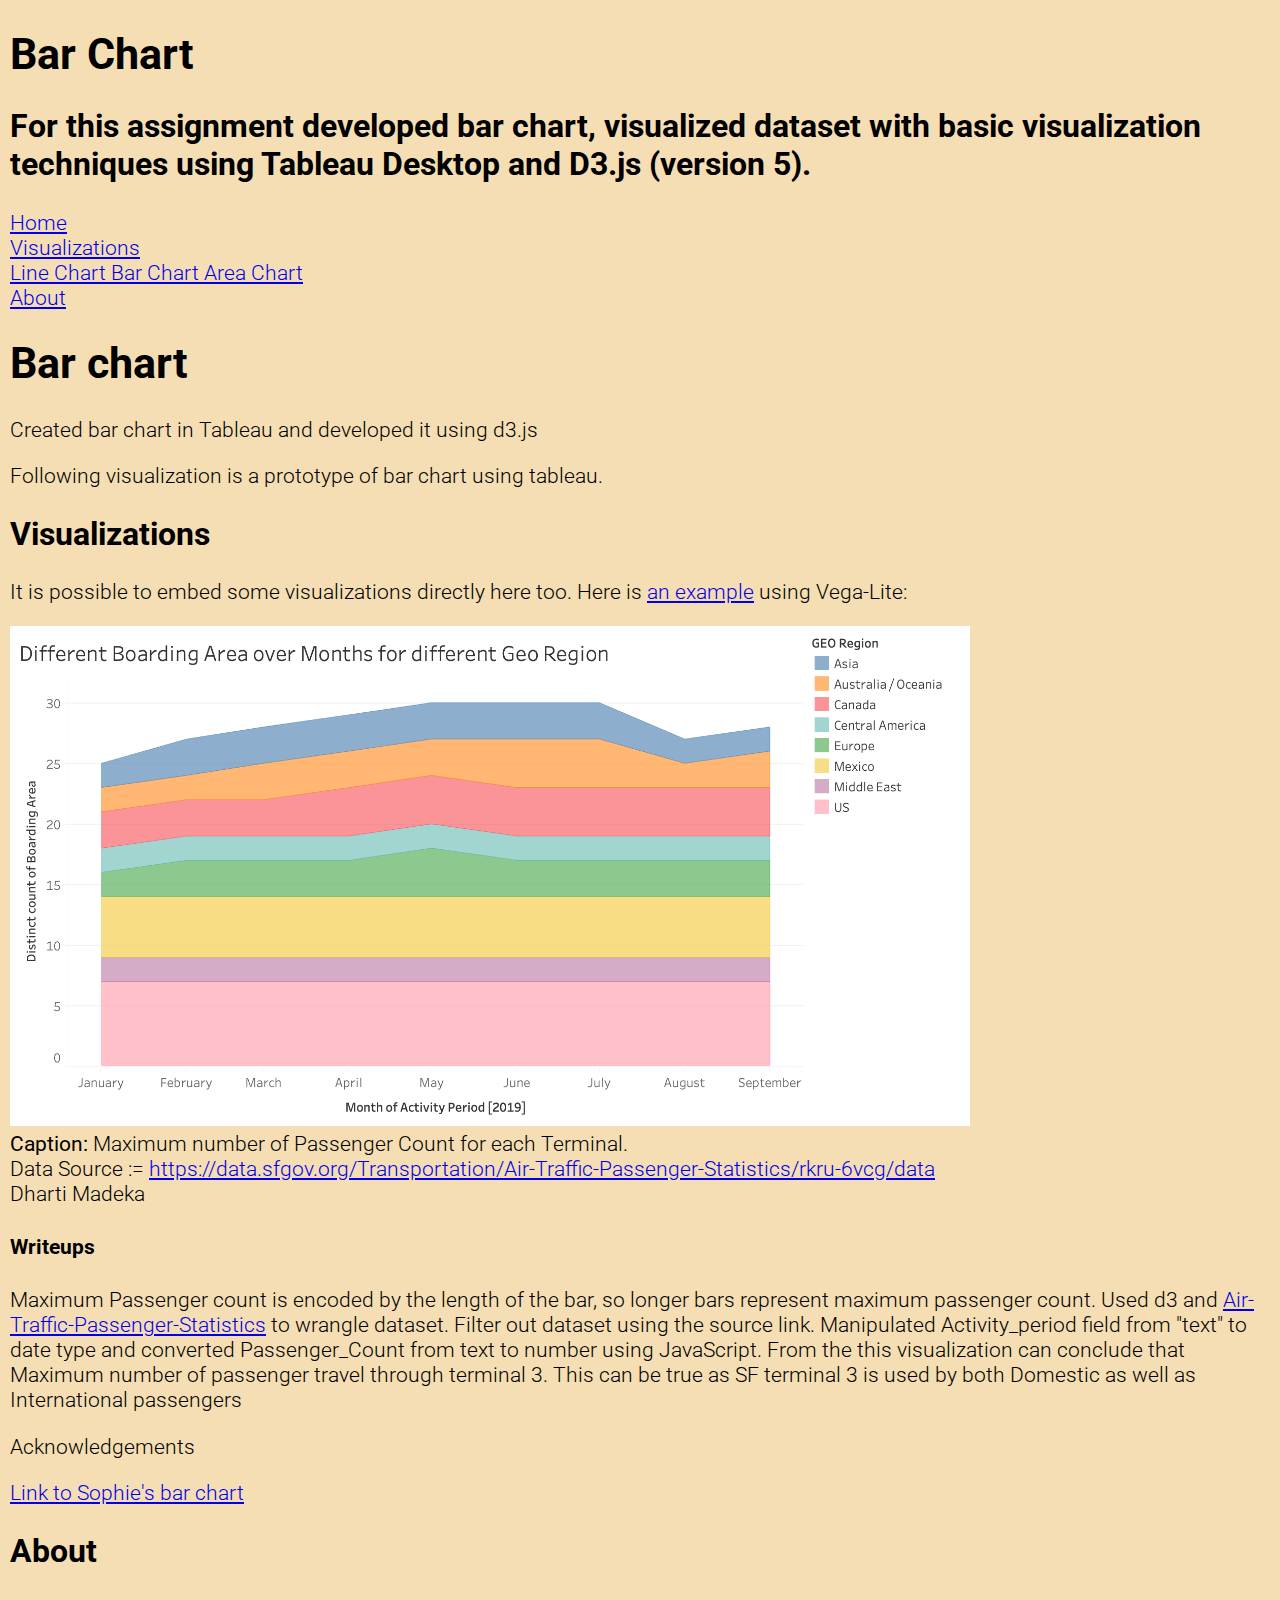
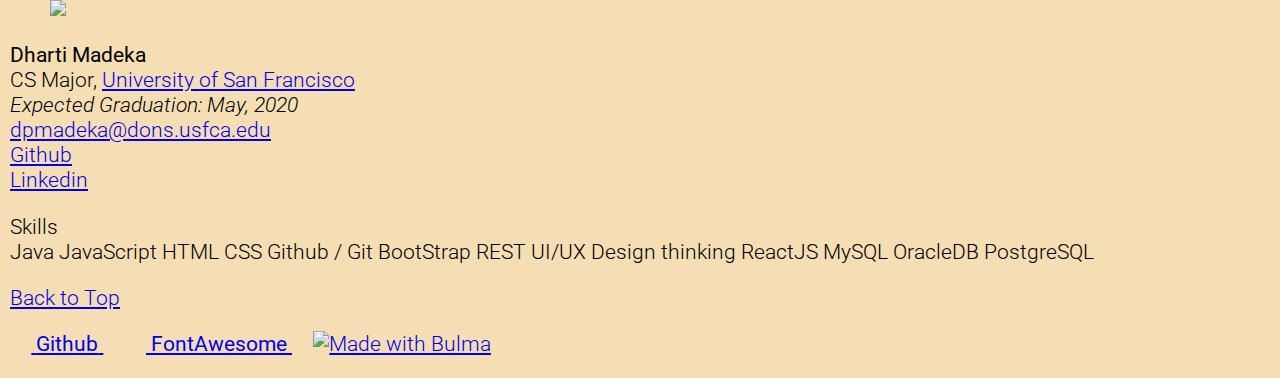
==== areachart.html @ 16994a67 "created areachart in tableau" ====
<!DOCTYPE html>
<html>
  <head>
    <meta charset="utf-8">
    <meta name="viewport" content="width=device-width, initial-scale=1">

    <!-- TODO: Change title -->
    <title>Homework 1 Template</title>

    <!-- Load Bulma from CDN (consider saving it to repository instead) -->
    <!-- https://bulma.io/ -->
    <link rel="stylesheet" href="https://cdn.jsdelivr.net/npm/bulma@0.8.0/css/bulma.min.css">
    <link rel="stylesheet" href="style.css">
    <!-- Load Font Awesome 5 (free) icons -->
    <script defer src="https://use.fontawesome.com/releases/v5.3.1/js/all.js"></script>
    <!-- this allows us to use the non-standard Roboto web font -->
    <link href="https://fonts.googleapis.com/css?family=Roboto:300,300italic" rel="stylesheet" type="text/css">
    <!-- include d3.js v5 -->
    <script src="https://d3js.org/d3.v5.min.js"></script>

    <!-- include d3.js modules -->
    <script src="https://d3js.org/d3-array.v2.min.js"></script>
    <script src="chart.js"></script>
    <script src="countData.js" charset="utf-8"></script>
  </head>

  <body>

  <!-- Page header -->
  <!-- https://bulma.io/documentation/layout/hero/ -->
  <section class="hero is-primary is-bold">
    <div class="hero-body">
      <div class="container">
        <!-- TODO: Change title -->
        <h1 class="title">Bar Chart </h1>
        <!-- TODO: Change subtitle -->
        <h2 class="subtitle">For this assignment developed bar chart, visualized dataset with basic visualization techniques using Tableau Desktop and D3.js (version 5).
          </h2>
      </div>
    </div>
  </section>
  <!-- End page header -->

  <!-- Page navigation -->
  <!-- https://bulma.io/documentation/components/navbar/ -->
  <nav class="navbar is-light" role="navigation" aria-label="main navigation">
    <div class="container">
      <div class="navbar-brand">
        <!-- TODO: Change link to repository homepage if needed -->
        <!-- TODO: Change which navbar-item is-active if needed -->
        <a class="navbar-item is-active" href="index.html">
          <span class="icon"><i class="fas fa-home"></i></span>
          <span>Home</span>
        </a>

        <a role="button" class="navbar-burger burger" aria-label="menu" aria-expanded="false" data-target="main-menu">
          <span aria-hidden="true"></span>
          <span aria-hidden="true"></span>
          <span aria-hidden="true"></span>
        </a>
      </div>

      <div id="main-menu" class="navbar-menu has-text-weight-medium">
        <!-- Left navbar items -->
        <div class="navbar-start">
          <!-- TODO: Modify or remove dropdown -->
          <div class="navbar-item has-dropdown is-hoverable">
            <a class="navbar-link" href="#visualizations" title="Visualizations">
              Visualizations
            </a>

            <div class="navbar-dropdown">
              <a class="navbar-item" href="linechart.html">
                <span class="icon"><i class="fas fa-chart-line"></i></span>
                <span>Line Chart</span>
              </a>
              <a class="navbar-item" href="barchart.html">
                <span class="icon"><i class="fas fa-chart-bar"></i></span>
                <span>Bar Chart</span>
              </a>
              <a class="navbar-item" href="areachart.html">
                <span class="icon"><i class="fas fa-chart-bar"></i></span>
                <span>Area Chart</span>
              </a>
            </div>
          </div>
        </div>

        <!-- Right navbar items -->
        <div class="navbar-end">


          <a class="navbar-item" href="#about" title="About">
            <span class="icon"><i class="fas fa-info-circle"></i></span>
            <span>About</span>
          </a>
        </div>
      </div>
    </div>
  </nav>
  <!-- End page navigation -->

  <section class="section">
    <div class="container">
      <!-- Begin page content -->
      <div class="content">
        <h1 class="title">
          <!-- TODO: Change page title -->
          Bar chart
        </h1>
        <p class="subtitle">
          <!-- TODO: Change page subtitle -->
          Created bar chart in Tableau and developed it using d3.js
        </p>

        <p>Following visualization is a prototype of bar chart using tableau.</p>

        <p></p>

  <!-- </head>
  <body>
    <svg class="barchart"> </svg>
    <script type="text/javascript">
      // creating a global variable to hold our axis and scales
        let chart = {};
    </script> -->
    <h2 id="visualizations">Visualizations</h2>

    <!-- https://github.com/vega/vega-embed#basic-example -->
    <p>It is possible to embed some visualizations directly here too. Here is <a href="https://github.com/vega/vega-embed#basic-example">an example</a> using Vega-Lite:</p>

    <script src="https://cdn.jsdelivr.net/npm/vega@5.9.0"></script>
    <script src="https://cdn.jsdelivr.net/npm/vega-lite@4.0.2"></script>
    <script src="https://cdn.jsdelivr.net/npm/vega-embed@6.2.1"></script>

    <div id="vis">
      <img src="areachartTableau.png" alt="BarChart Tableau prototype" width="960" height="500"/>
        <div>
          <caption><strong>Caption: </strong> Maximum number of Passenger Count for each Terminal. <br/>
            Data Source := <a href="https://data.sfgov.org/Transportation/Air-Traffic-Passenger-Statistics/rkru-6vcg/data">
            https://data.sfgov.org/Transportation/Air-Traffic-Passenger-Statistics/rkru-6vcg/data</a>
            <br/>
            Dharti Madeka
          </caption>
        </div>
      </svg>
      <script type="text/javascript">
        // creating a global variable to hold our axis and scales
          let chart = {};
      </script>
    </div>

    <h4></h4>

    <h4>Writeups</h4>

    <p>Maximum Passenger count is encoded by the length of the bar, so longer bars represent maximum passenger count.
      Used d3 and <a href="https://data.sfgov.org/Transportation/Air-Traffic-Passenger-Statistics/rkru-6vcg/data">
      Air-Traffic-Passenger-Statistics</a> to wrangle dataset. Filter out dataset using the source link. Manipulated Activity_period field from "text" to date type and
      converted Passenger_Count from text to number using JavaScript.

      From the this visualization can conclude that Maximum number of passenger travel through terminal 3. This can be true as SF terminal 3 is used by both
      Domestic as well as International passengers
    </p>

    <span class="heading">Acknowledgements</span>

    <p>
      <a href="https://gist.github.com/sjengle/01c24c71016a97938beae8c778c15911">Link to Sophie's bar chart</a><br/>
    </p>

    <p class="is-6">
      <em></em>
    </p>

    <h2 id="about">About</h2>

    <!-- Profile box -->
    <!-- https://bulma.io/documentation/layout/media-object/ -->
    <article class="media">
      <!-- TODO: Replace with profile photo -->
      <figure class="media-left">
        <p class="image is-128x128"><img class="is-rounded" src="https://lh3.googleusercontent.com/[base64]w1080-h1350-no"></p>
      </figure>

      <div class="media-content">
        <div class="content">
          <!-- TODO: Replace with contact information -->
          <p>
            <strong>Dharti Madeka</strong><br/>
            CS Major, <a href="https://www.usfca.edu/">University of San Francisco</a><br/>
            <em>Expected Graduation: May, 2020</em><br/>
            <i class="fas fa-envelope"></i> <a href="mailto:dpmadeka@dons.usfca.edu">dpmadeka@dons.usfca.edu</a>
            <br/>
            <i class="fab fa-github-alt"></i> <a href="https://github.com/Dhartim">Github</a>
            <br/>
            <i class="fab fa-linkedin-in"></i> <a href="https://www.linkedin.com/in/dharti-madeka">Linkedin</a>
            <br/>
          </p>

          <!-- TODO: Replace or remove tags -->
          <!-- https://bulma.io/documentation/elements/tag/ -->
          <div class="heading">Skills</div>

          <div class="tags">
            <span class="tag">Java</span>
            <span class="tag">JavaScript</span>
            <span class="tag">HTML</span>
            <span class="tag">CSS</span>
            <span class="tag">Github / Git</span>
            <span class="tag">BootStrap</span>
            <span class="tag">REST</span>
            <span class="tag">UI/UX Design thinking</span>
            <span class="tag">ReactJS</span>
            <span class="tag">MySQL</span>
            <span class="tag">OracleDB</span>
            <span class="tag">PostgreSQL</span>
          </div>
        </div>
      </div>
    </article>
    <!-- End profile box -->

    </div>
  <!-- End page content -->
    </div>
    </section>

    <!-- Page footer -->
    <!-- https://bulma.io/documentation/layout/footer/ -->
    <footer class="footer">
    <div class="content has-text-centered is-size-7">
      <p>
        <a href="#top">
          <span class="fas fa-arrow-up"></span>
          <span class="has-text-weight-medium">Back to Top</span>
        </a>
      </p>

      <p>
        <!-- TODO: Change to link to your Github repository -->
        <a href="https://github.com/usf-cs360-spring2020/template-bulma" class="button is-small" style="padding-left: 1em; padding-right: 1em;">
          <i class="fab fa-github-alt"></i>&nbsp;<strong>Github</strong>
        </a>

        <a href="https://fontawesome.com/" class="button is-small" style="padding-left: 1em; padding-right: 1em;">
          <i class="fab fa-font-awesome"></i>&nbsp;<strong>FontAwesome</strong>
        </a>

        <a href="https://bulma.io" class="button is-small">
          <img src="https://bulma.io/images/made-with-bulma--semiblack.png" alt="Made with Bulma" width="128" height="24">
        </a>
      </p>
    </div>
    </footer>
    <!-- End page footer -->

    <!-- Mobile menu responsiveness -->
    <!-- https://bulma.io/documentation/components/navbar/ -->
    <script>
    document.addEventListener('DOMContentLoaded', () => {
    const $navbarBurgers = Array.prototype.slice.call(document.querySelectorAll('.navbar-burger'), 0);

    if ($navbarBurgers.length > 0) {
      $navbarBurgers.forEach( el => {
        el.addEventListener('click', () => {
          const target = el.dataset.target;
          const $target = document.getElementById(target);
          el.classList.toggle('is-active');
          $target.classList.toggle('is-active');
        });
      });
    }
    });
    </script>
<!-- End mobile menu responsiveness -->
  </body>
</html>
---- style.css ----
body{
  font-family: Roboto;
  font-weight: 300;
  font-size: 16pt;
  background-color: wheat;
  margin: 10px;
  padding: 0px;
}

.barchart{
  width: 950px;
  height: 490px;
  background-color: white;
  border: 1px solid gainsboro;
  border-radius: 10px;
}

/* svg elements are styled differently from html elements */

rect.bar {
  stroke: none;
  fill: #3172bd;
}

#x-axis text,
.text,
#x-axis-label,
#y-axis-label,
#y-axis text {
  font-size: 10pt;
  fill: #888888;
  font-family: Roboto;
  font-weight: 300;
}

text.title {
  font-family: Roboto;
  font-size: 12pt;
}



#x-axis line {
  /* tick marks */
  fill: none;
  stroke: none;
}

#x-axis path,
#y-axis path,
#y-axis line {
  fill: none;

  stroke: #bbbbbb;
  stroke-width: 1px;
}

.grid line {
  stroke: lightgrey;
  stroke-opacity: 0.7;
  shape-rendering: crispEdges;
}
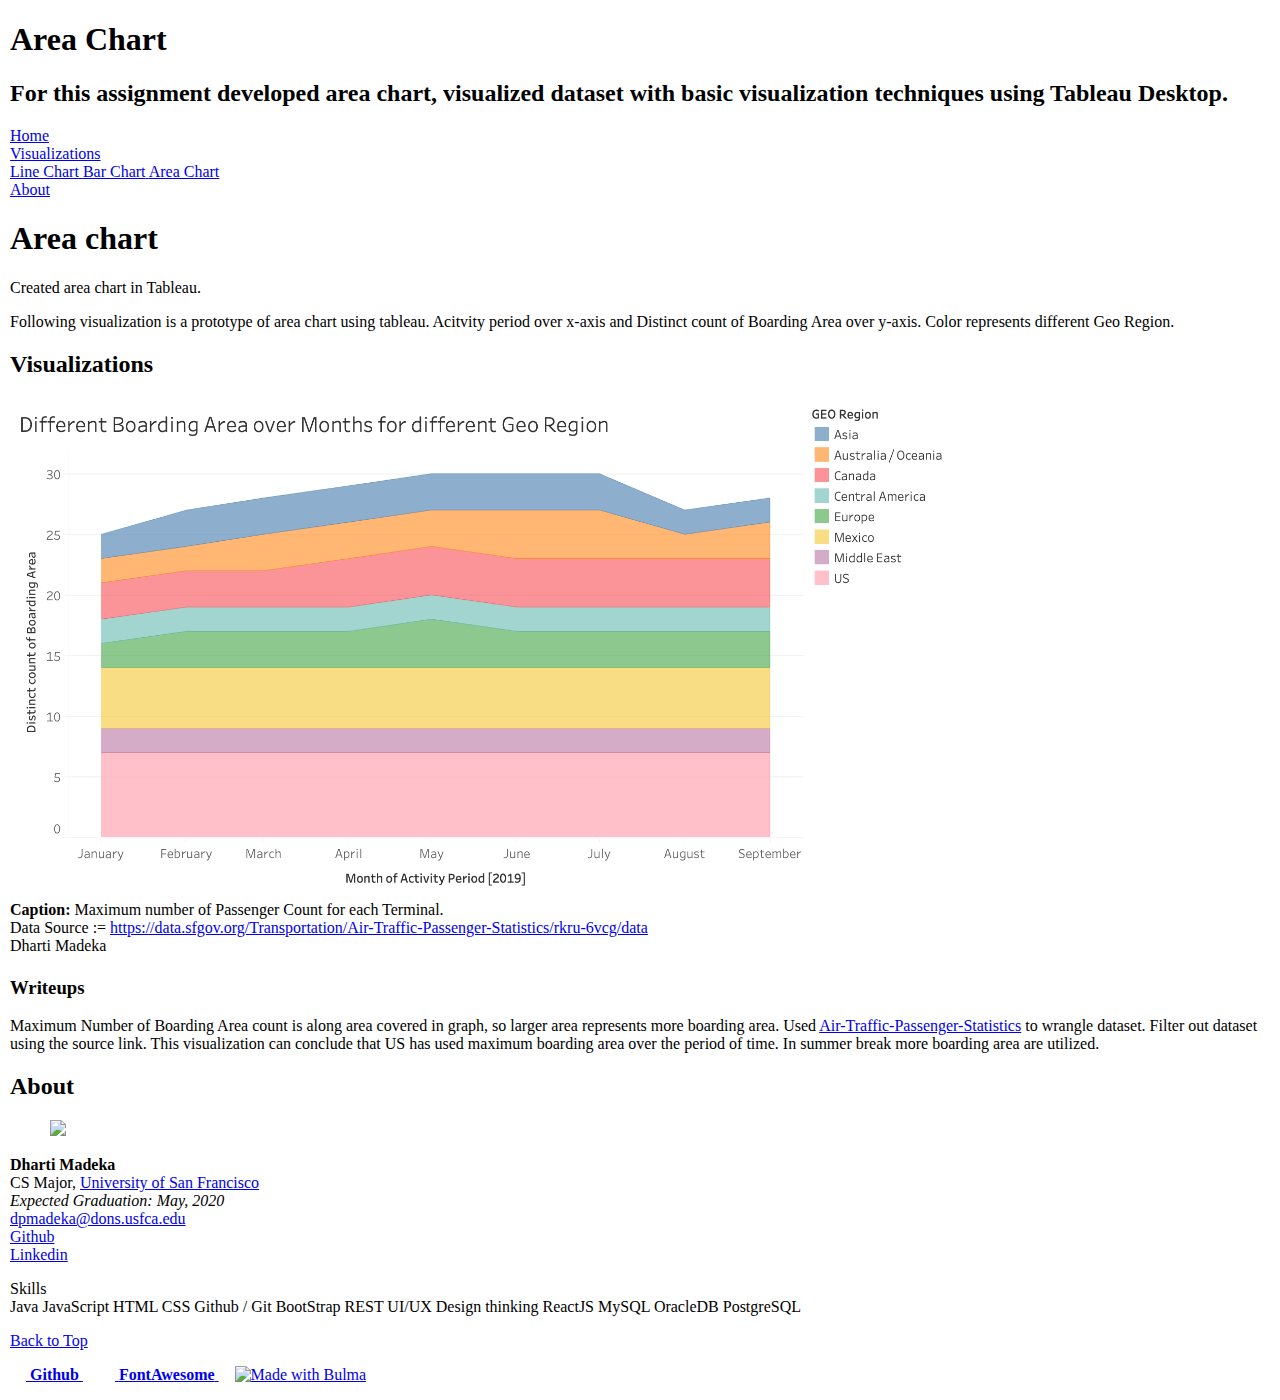
==== commit 9d83657c: "code clean" ====
--- a/areachart.html
+++ b/areachart.html
@@ -5,7 +5,7 @@
     <meta name="viewport" content="width=device-width, initial-scale=1">
 
     <!-- TODO: Change title -->
-    <title>Homework 1 Template</title>
+    <title>Homework 1 Area Chart</title>
 
     <!-- Load Bulma from CDN (consider saving it to repository instead) -->
     <!-- https://bulma.io/ -->
@@ -15,13 +15,6 @@
     <script defer src="https://use.fontawesome.com/releases/v5.3.1/js/all.js"></script>
     <!-- this allows us to use the non-standard Roboto web font -->
     <link href="https://fonts.googleapis.com/css?family=Roboto:300,300italic" rel="stylesheet" type="text/css">
-    <!-- include d3.js v5 -->
-    <script src="https://d3js.org/d3.v5.min.js"></script>
-
-    <!-- include d3.js modules -->
-    <script src="https://d3js.org/d3-array.v2.min.js"></script>
-    <script src="chart.js"></script>
-    <script src="countData.js" charset="utf-8"></script>
   </head>
 
   <body>
@@ -32,9 +25,9 @@
     <div class="hero-body">
       <div class="container">
         <!-- TODO: Change title -->
-        <h1 class="title">Bar Chart </h1>
+        <h1 class="title">Area Chart </h1>
         <!-- TODO: Change subtitle -->
-        <h2 class="subtitle">For this assignment developed bar chart, visualized dataset with basic visualization techniques using Tableau Desktop and D3.js (version 5).
+        <h2 class="subtitle">For this assignment developed area chart, visualized dataset with basic visualization techniques using Tableau Desktop.
           </h2>
       </div>
     </div>
@@ -106,35 +99,21 @@
       <div class="content">
         <h1 class="title">
           <!-- TODO: Change page title -->
-          Bar chart
+          Area chart
         </h1>
         <p class="subtitle">
           <!-- TODO: Change page subtitle -->
-          Created bar chart in Tableau and developed it using d3.js
+          Created area chart in Tableau.
         </p>
 
-        <p>Following visualization is a prototype of bar chart using tableau.</p>
-
+        <p>Following visualization is a prototype of area chart using tableau.
+          Acitvity period over x-axis and Distinct count of Boarding Area over y-axis. Color represents different Geo Region.</p>
         <p></p>
 
-  <!-- </head>
-  <body>
-    <svg class="barchart"> </svg>
-    <script type="text/javascript">
-      // creating a global variable to hold our axis and scales
-        let chart = {};
-    </script> -->
     <h2 id="visualizations">Visualizations</h2>
 
-    <!-- https://github.com/vega/vega-embed#basic-example -->
-    <p>It is possible to embed some visualizations directly here too. Here is <a href="https://github.com/vega/vega-embed#basic-example">an example</a> using Vega-Lite:</p>
-
-    <script src="https://cdn.jsdelivr.net/npm/vega@5.9.0"></script>
-    <script src="https://cdn.jsdelivr.net/npm/vega-lite@4.0.2"></script>
-    <script src="https://cdn.jsdelivr.net/npm/vega-embed@6.2.1"></script>
-
     <div id="vis">
-      <img src="areachartTableau.png" alt="BarChart Tableau prototype" width="960" height="500"/>
+      <img src="/resources/areachartTableau.png" alt="BarChart Tableau prototype" width="960" height="500"/>
         <div>
           <caption><strong>Caption: </strong> Maximum number of Passenger Count for each Terminal. <br/>
             Data Source := <a href="https://data.sfgov.org/Transportation/Air-Traffic-Passenger-Statistics/rkru-6vcg/data">
@@ -152,21 +131,14 @@
 
     <h4></h4>
 
-    <h4>Writeups</h4>
-
-    <p>Maximum Passenger count is encoded by the length of the bar, so longer bars represent maximum passenger count.
-      Used d3 and <a href="https://data.sfgov.org/Transportation/Air-Traffic-Passenger-Statistics/rkru-6vcg/data">
-      Air-Traffic-Passenger-Statistics</a> to wrangle dataset. Filter out dataset using the source link. Manipulated Activity_period field from "text" to date type and
-      converted Passenger_Count from text to number using JavaScript.
-
-      From the this visualization can conclude that Maximum number of passenger travel through terminal 3. This can be true as SF terminal 3 is used by both
-      Domestic as well as International passengers
-    </p>
-
-    <span class="heading">Acknowledgements</span>
-
-    <p>
-      <a href="https://gist.github.com/sjengle/01c24c71016a97938beae8c778c15911">Link to Sophie's bar chart</a><br/>
+    <h3>Writeups</h3>
+
+    <p>Maximum Number of Boarding Area count is along area covered in graph, so larger area represents more boarding area.
+      Used <a href="https://data.sfgov.org/Transportation/Air-Traffic-Passenger-Statistics/rkru-6vcg/data">
+      Air-Traffic-Passenger-Statistics</a> to wrangle dataset. Filter out dataset using the source link.
+
+      This visualization can conclude that US has used maximum boarding area over the period of time. In summer break more boarding area
+      are utilized.
     </p>
 
     <p class="is-6">
@@ -180,7 +152,7 @@
     <article class="media">
       <!-- TODO: Replace with profile photo -->
       <figure class="media-left">
-        <p class="image is-128x128"><img class="is-rounded" src="https://lh3.googleusercontent.com/[base64]w1080-h1350-no"></p>
+        <p class="image is-128x128"><img class="is-rounded" src="profile.jpg" /></p>
       </figure>
 
       <div class="media-content">
--- a/style.css
+++ b/style.css
@@ -1,13 +1,11 @@
 body{
-  font-family: Roboto;
-  font-weight: 300;
-  font-size: 16pt;
-  background-color: wheat;
   margin: 10px;
   padding: 0px;
 }
 
-.barchart{
+.barchart,
+.linechart {
+  font-family: Roboto;
   width: 950px;
   height: 490px;
   background-color: white;
@@ -15,6 +13,17 @@
   border-radius: 10px;
 }
 
+.x-axis-label,
+.y-axis-label
+{
+  font-size: 10pt;
+  fill: #88888;
+  font-weight: bolder;
+}
+
+ .domain {
+  stroke: none;
+}
 /* svg elements are styled differently from html elements */
 
 rect.bar {
@@ -23,40 +32,29 @@
 }
 
 #x-axis text,
-.text,
-#x-axis-label,
-#y-axis-label,
+.text ,
 #y-axis text {
   font-size: 10pt;
-  fill: #888888;
-  font-family: Roboto;
-  font-weight: 300;
+  fill: #88888;
+  font-weight: 200;
 }
 
 text.title {
-  font-family: Roboto;
   font-size: 12pt;
+  font-weight: bold;
 }
 
-
-
-#x-axis line {
-  /* tick marks */
-  fill: none;
-  stroke: none;
-}
 
 #x-axis path,
 #y-axis path,
 #y-axis line {
   fill: none;
+  stroke: lightgrey;
 
-  stroke: #bbbbbb;
-  stroke-width: 1px;
 }
 
 .grid line {
   stroke: lightgrey;
-  stroke-opacity: 0.7;
+  stroke-opacity: 0.3;
   shape-rendering: crispEdges;
 }
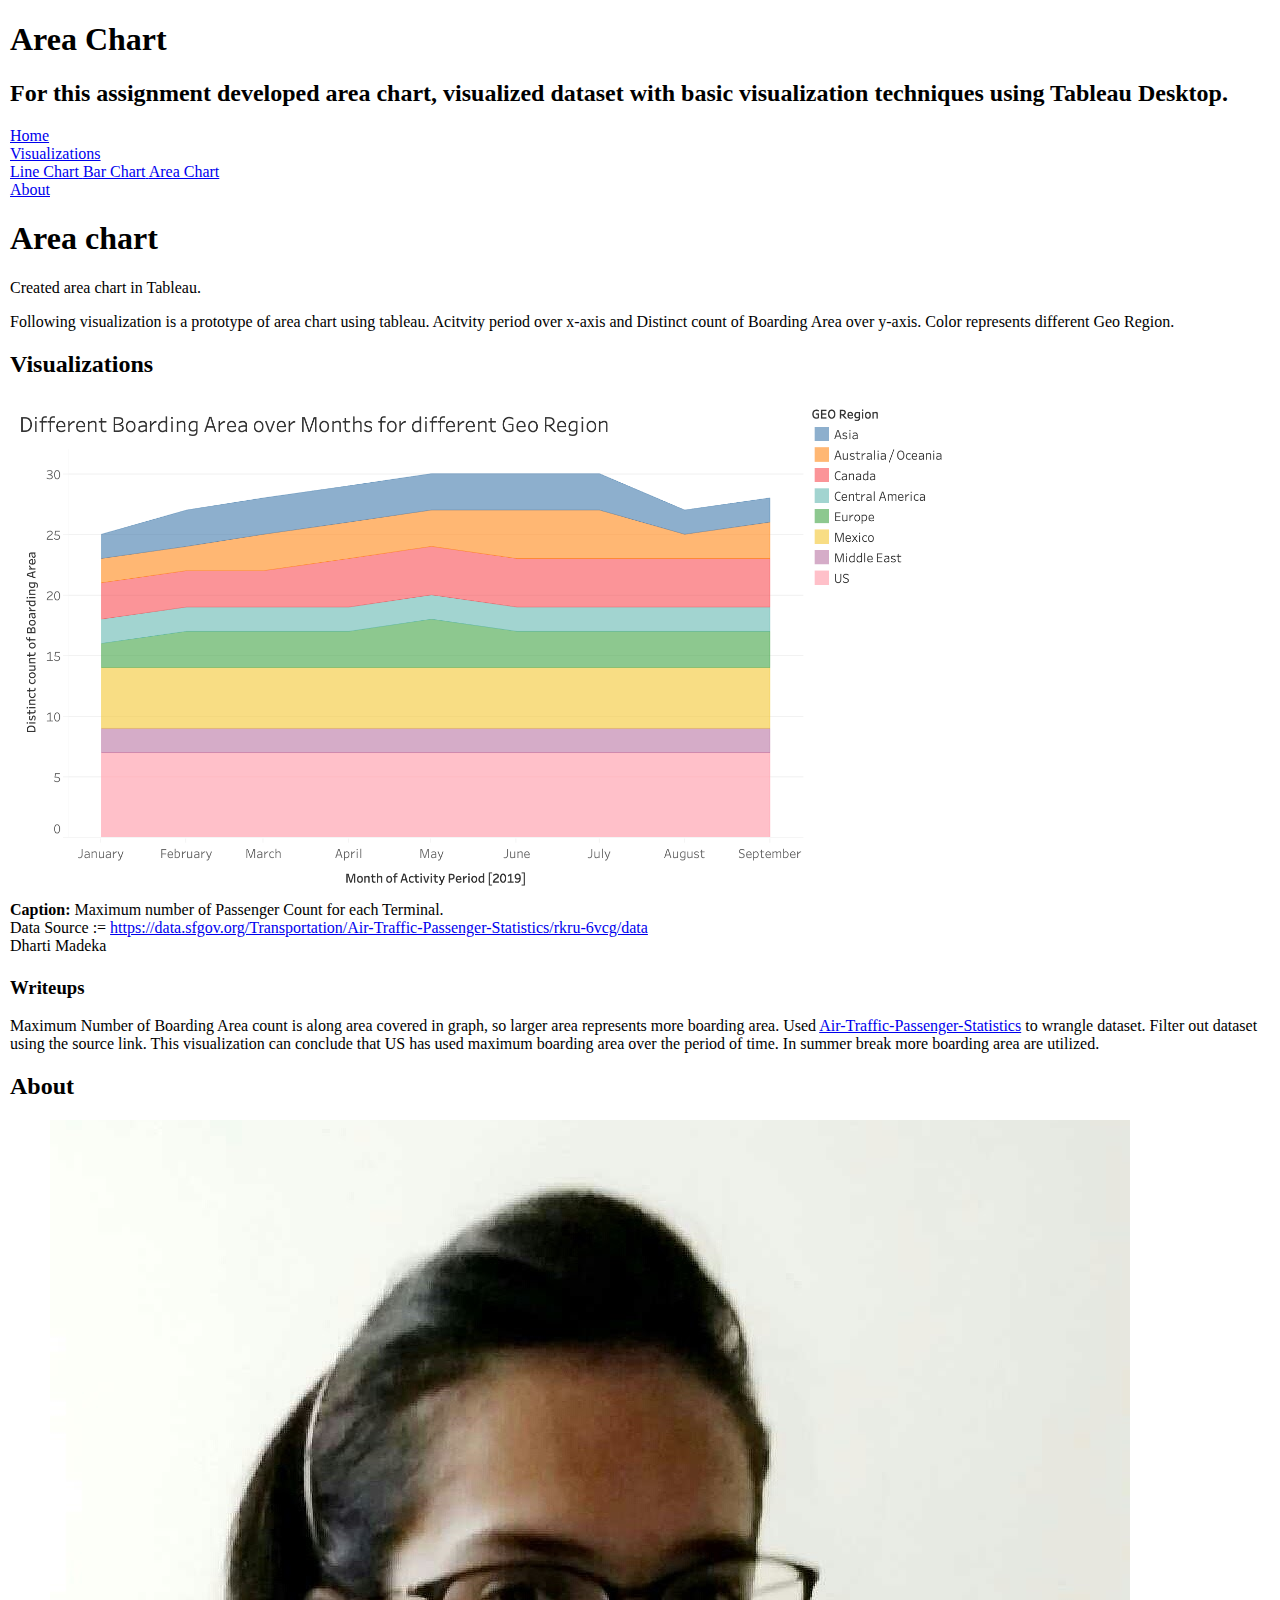
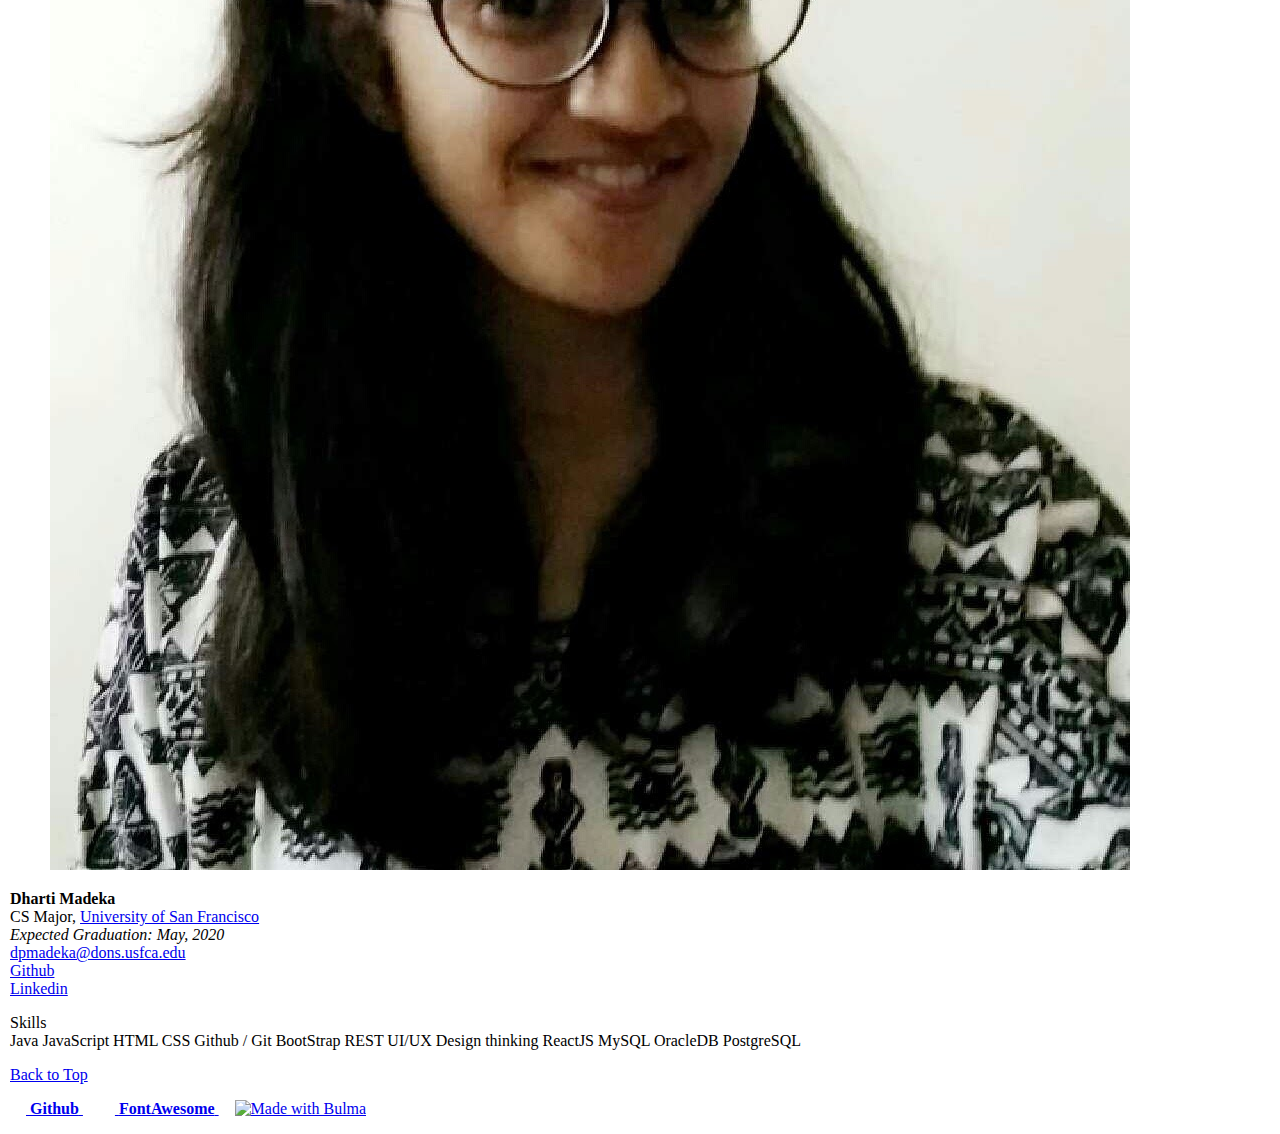
==== commit 60226d92: "pushed img in resource folder" ====
--- a/areachart.html
+++ b/areachart.html
@@ -152,7 +152,7 @@
     <article class="media">
       <!-- TODO: Replace with profile photo -->
       <figure class="media-left">
-        <p class="image is-128x128"><img class="is-rounded" src="profile.jpg" /></p>
+        <p class="image is-128x128"><img class="is-rounded" src="/resources/profile.jpg" /></p>
       </figure>
 
       <div class="media-content">
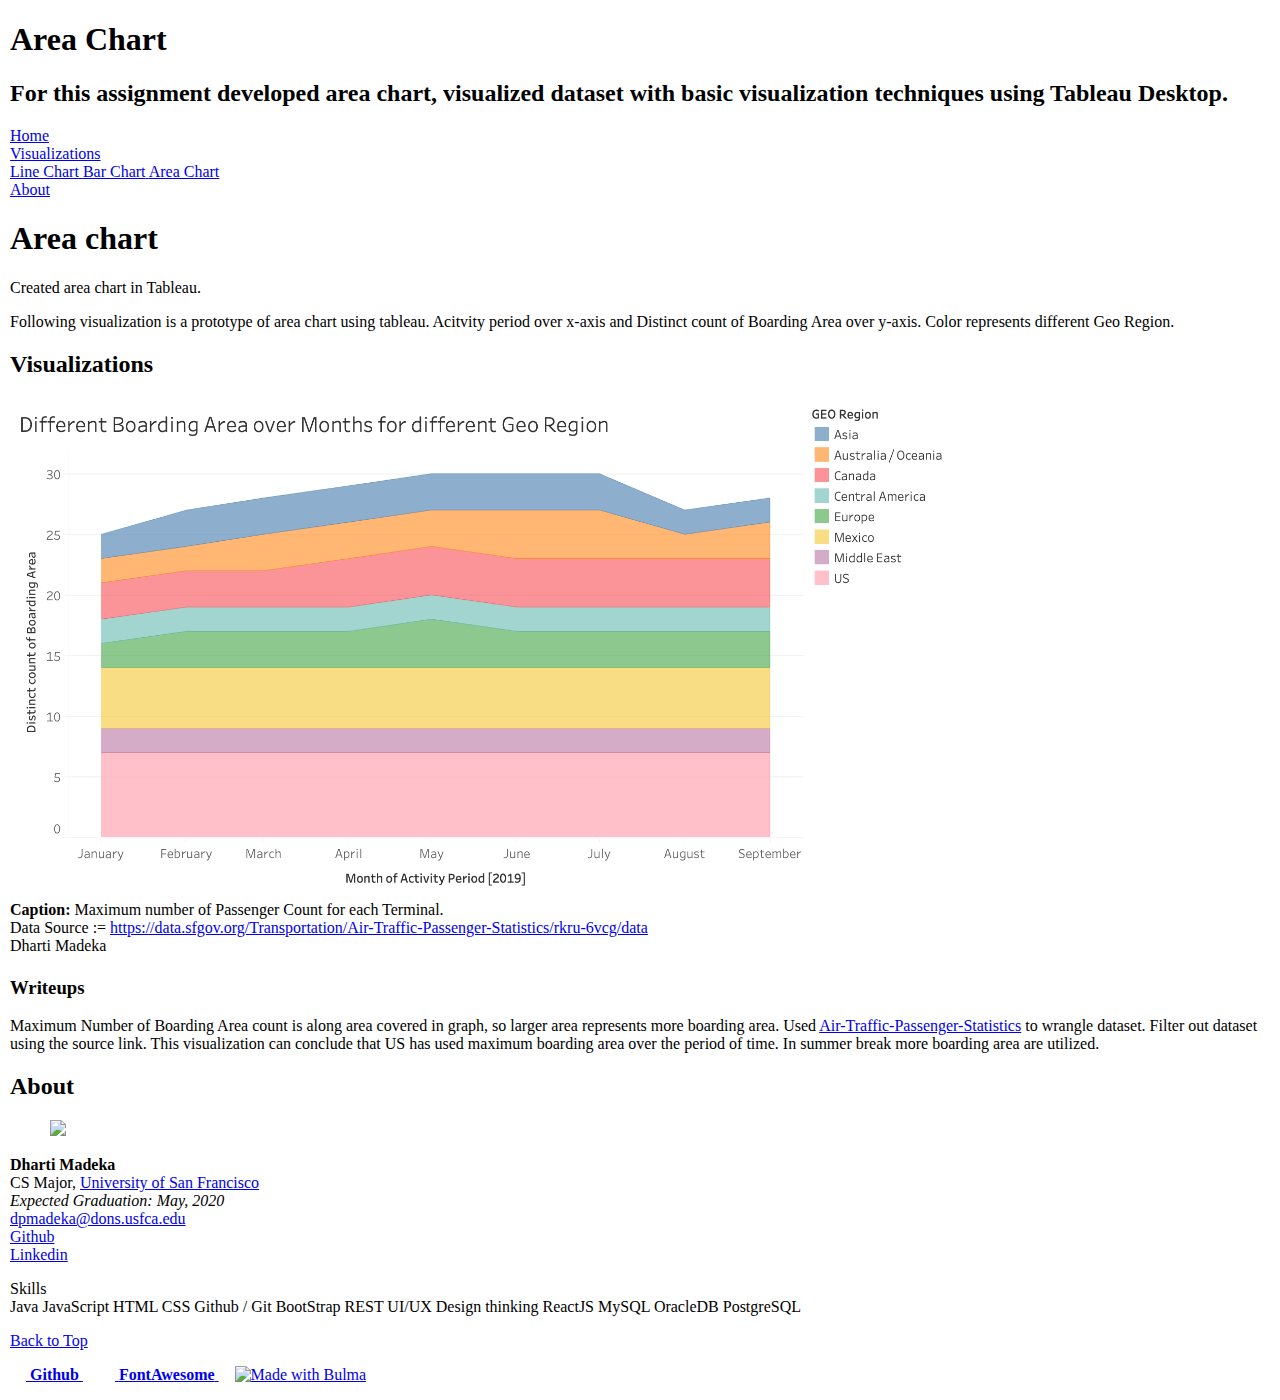
==== commit 06312d8c: "changed location of all resources" ====
--- a/areachart.html
+++ b/areachart.html
@@ -113,7 +113,7 @@
     <h2 id="visualizations">Visualizations</h2>
 
     <div id="vis">
-      <img src="/resources/areachartTableau.png" alt="BarChart Tableau prototype" width="960" height="500"/>
+      <img src="areachartTableau.png" alt="BarChart Tableau prototype" width="960" height="500"/>
         <div>
           <caption><strong>Caption: </strong> Maximum number of Passenger Count for each Terminal. <br/>
             Data Source := <a href="https://data.sfgov.org/Transportation/Air-Traffic-Passenger-Statistics/rkru-6vcg/data">
@@ -152,7 +152,7 @@
     <article class="media">
       <!-- TODO: Replace with profile photo -->
       <figure class="media-left">
-        <p class="image is-128x128"><img class="is-rounded" src="/resources/profile.jpg" /></p>
+        <p class="image is-128x128"><img class="is-rounded" src="profile.jpg" /></p>
       </figure>
 
       <div class="media-content">
